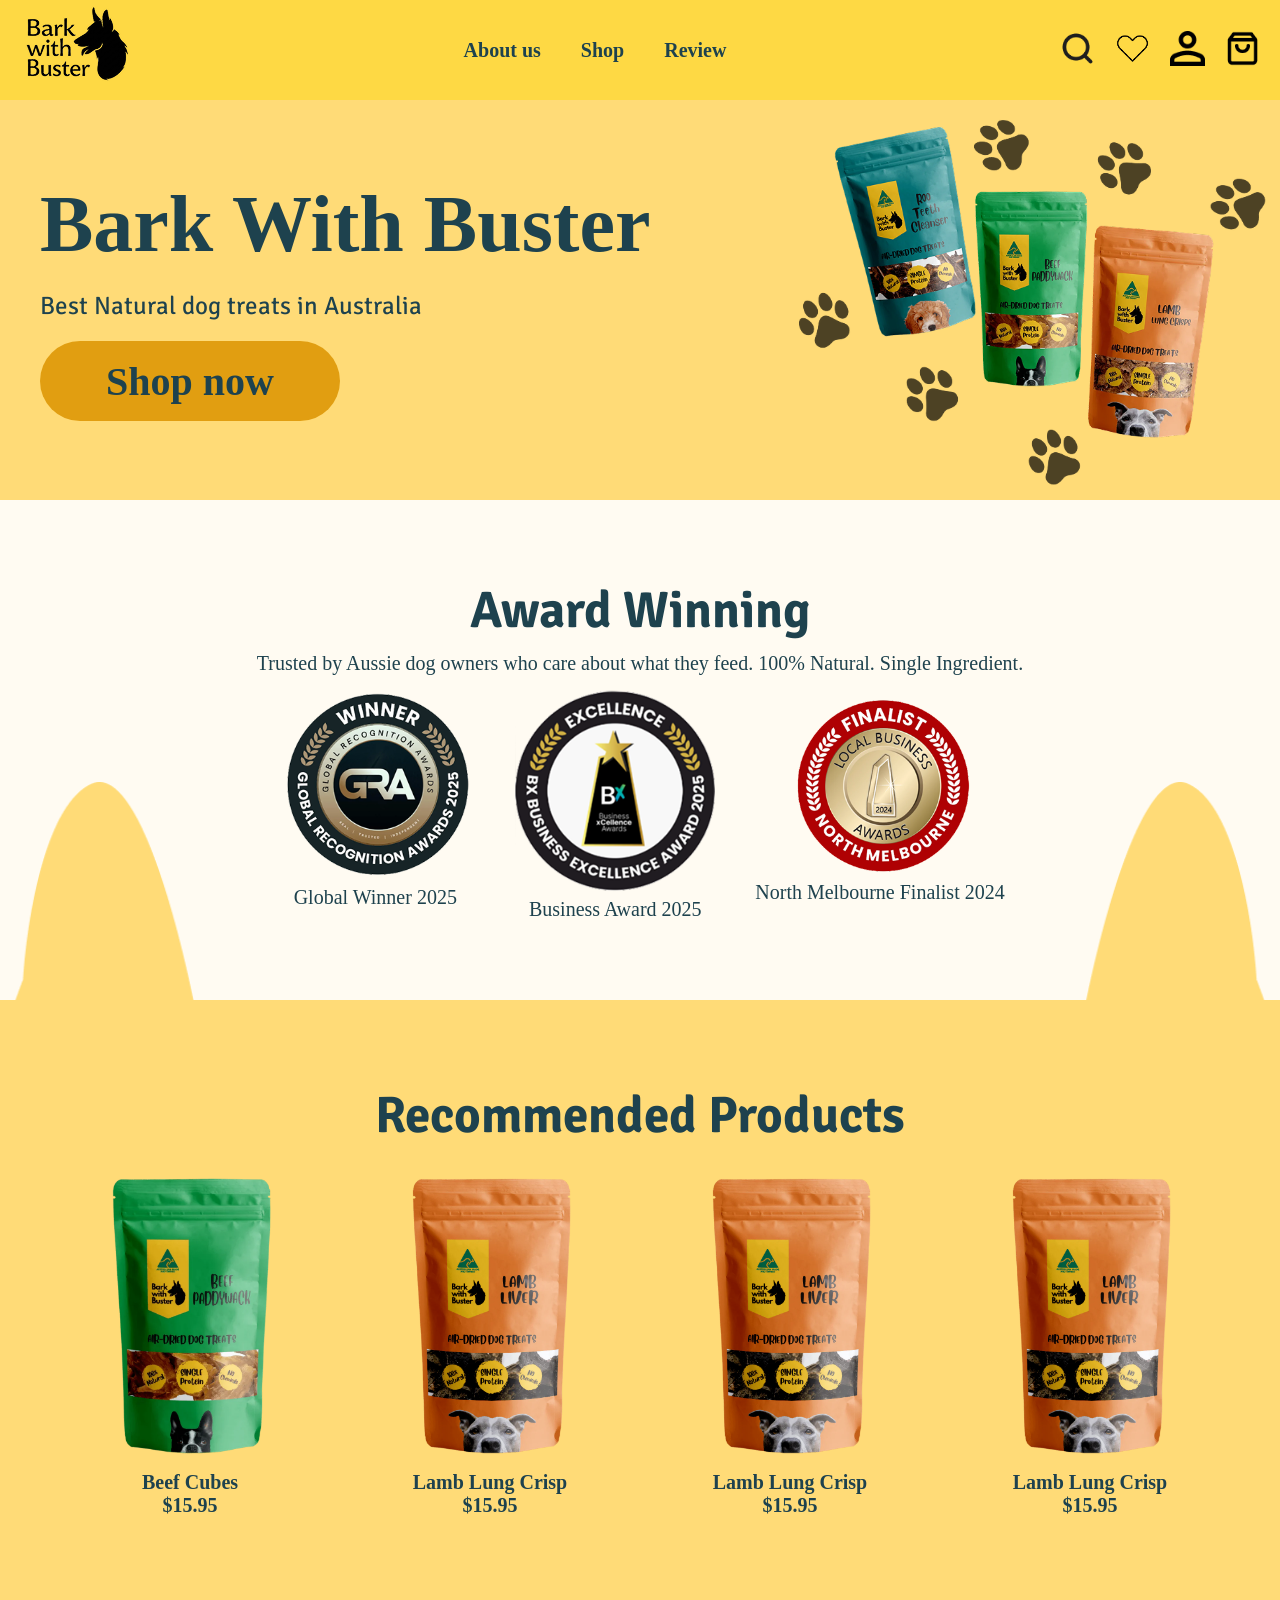
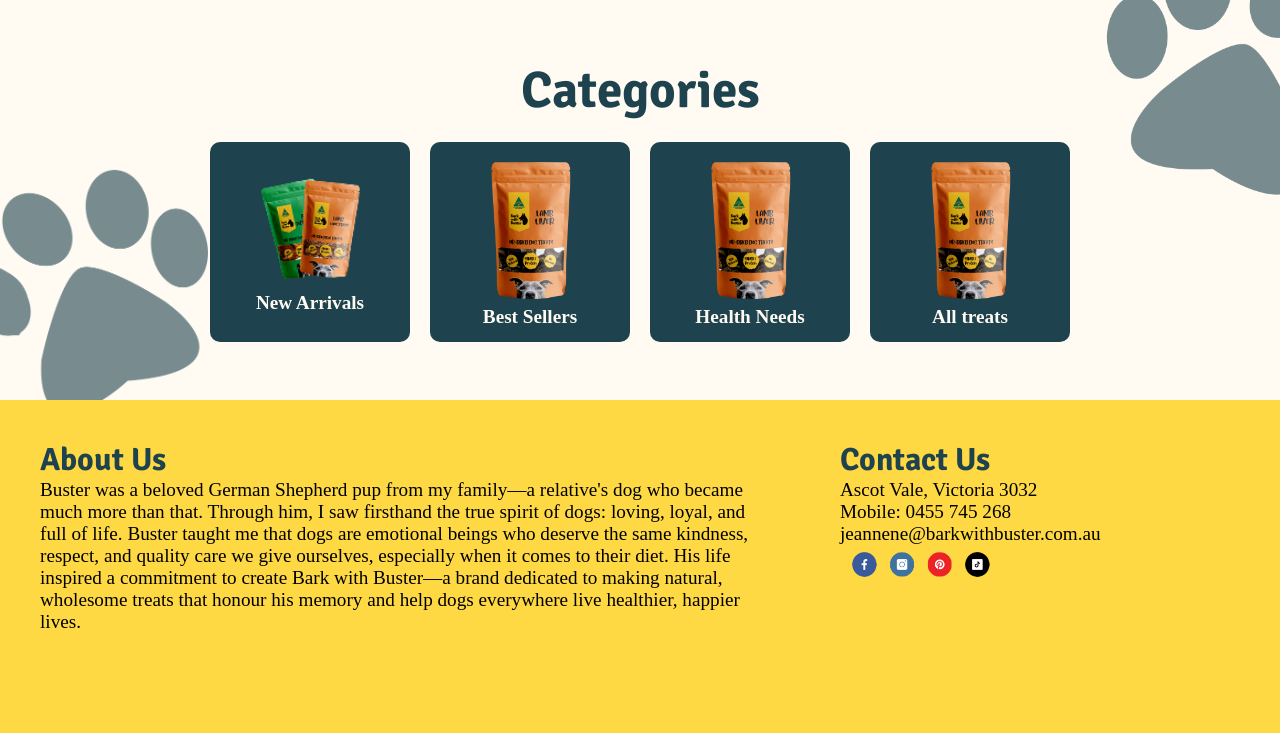
==== pages/index.html @ 9572159e "Designed confirmation page and moved shared styles to global stylesheet" ====
<!DOCTYPE html>
<html>
     <head>   
        <title> Bark With Buster </title>
        <link rel = "stylesheet" href="css/styles.css">
        <link rel = "stylesheet" href="css/home-page.css">
        <meta name="viewport" content="width=device-width, initial-scale=1.0">
    </head>

    <nav>
        <section class="navigation-bar">
        <a href="index.html">
        <div class = "logo">
             <img src= "assets/icons/logo-bark-buster.png" alt = "login"/>
        </div>
        </a>

        <button class ="hamburger" id="hamburger">
            <span></span>
            <span></span>
            <span></span>
        </button>
        <div class= "text">
            <a href="#" class = "link-properties">About us</a> 
            <a href="productList.html" class = "link-properties">Shop</a> 
            <a href="#" class = "link-properties">Review</a> 
        </div>
        <section class = "nav-bar-image">
            <img src= "assets/icons/search.png" alt = "login"/>
            <img src ="assets/icons/heart.png" alt="favorite" />
            <img src= "assets/icons/person.png" alt = "login"/>
            <a href="cart.html">
                <img src= "assets/icons/shopping-bag.png" alt = "login"/>
            </a>
            </section>
        </section>
    </nav>
   
    <body>
        <section class="hero">
        <div class = "hero-text">
            <h1> Bark With Buster</h1>
            <p> Best Natural dog treats in Australia</p>
            <a href="productList.html">
            <button class = "button">
                <p>Shop now</p>
            </button>
            </a>
        </div>
        <div class = "hero-images">
            <img src = "assets/image/Images.png" alt = "dog treats"/>
        </div>
    </section>

    <section class= "awards">  
        <h2> Award Winning </h2>
        <p> Trusted by Aussie dog owners who care about what they feed. 100% Natural. Single Ingredient. </p>
        <div class="image_awards">
            <div class="global_winner">
                 <img src="assets/image/winner_2025.png" alt = "company-2025"/>
                 <p> Global Winner 2025</p>
            </div>
            <div class="business_awards">
                <img src="assets/image/business_winner.png" alt = "global-2025" />
                <p> Business Award 2025</p>
            </div>
            <div class="finalist">
                <img src="assets/image/final_2024.png" alt = "global-2025" />
                <p> North Melbourne Finalist 2024</p>
            </div>
        </div>
    </section>

    <section class="recommended_products">
        <h2> Recommended Products </h2>
        <div class="first_product">
            <a href="#" class="products">
                <img src="assets/image/beef-paddywack.webp" alt="beef_paddywack">
                <p> Beef Cubes </p>
                <p> $15.95 </p>
            </a>
            <a href="productList.html" class="products">
                <img src="assets/image/beef-paddywack.webp" alt="beef_paddywack">
                <p> Beef Cubes </p>
                <p> $15.95 </p>
            </a>
            <a href="#" class="products">
                <img src="assets/image/lamb_liver.webp" alt="lamb-lung-crisp">
                <p>Lamb Lung Crisp</p>
                <p>$15.95</p>
            </a>
            <a href="#" class="products">
                <img src="assets/image/lamb_liver.webp" alt="lamb-lung-crisp">
                <p>Lamb Lung Crisp</p>
                <p>$15.95</p>
            </a>
           <a href="#" class="products">
                <img src="assets/image/lamb_liver.webp" alt="lamb-lung-crisp">
                <p>Lamb Lung Crisp</p>
                <p>$15.95</p>
            </a>
           <a href="#" class="products">
                <img src="assets/image/lamb_liver.webp" alt="lamb-lung-crisp">
                <p>Lamb Lung Crisp</p>
                <p>$15.95</p>
            </a>
        </div>
    </section>

    <section class="categories">
        <h2>Categories</h2>
        <div class = "all_categories">
        <div class = "boxed_products">
            <img src="assets/image/new_arrivals.png" alt="lamb_liver">
            <p>New Arrivals</p>
        </div>
         <div class = "boxed_products">
            <img src="assets/image/lamb_liver.webp" alt="lamb_liver">
            <p>Best Sellers</p>
        </div>
         <div class = "boxed_products">
            <img src="assets/image/lamb_liver.webp" alt="lamb_liver">
            <p>Health Needs</p>
        </div>
         <div class = "boxed_products">
            <img src="assets/image/lamb_liver.webp" alt="lamb_liver">
            <p>All treats</p>
        </div>
        </div>
    </section>

    <footer>
    <section class="footer">
        <div class="about-us">
            <h2>About Us</h2>
            <p>Buster was a beloved German Shepherd pup from my family—a relative's 
                dog who became much more than that. Through him, I saw firsthand the true spirit of 
                dogs: loving, loyal, and full of life. Buster taught me that dogs are emotional 
                beings who deserve the same kindness, respect, and quality care we give ourselves, 
                especially when it comes to their diet. His life inspired a commitment to create 
                Bark with Buster—a brand dedicated to making natural, wholesome treats that honour 
                his memory and help dogs everywhere live healthier, happier lives.</p>
        </div>
        <div class="contact-us">
            <h2> Contact Us </h2>
            <p>Ascot Vale, Victoria 3032 <br>
                Mobile: 0455 745 268<br>
                jeannene@barkwithbuster.com.au</p>
            <img src="assets/image/social-logo.png" alt="social logo">
        </div>
    </section>
    </footer>
    </body>
</html>
---- pages/css/styles.css ----
*{
    margin: 0;
    padding: 0;
    box-sizing: border-box;
}


/* TEXT AND FONTS */
@font-face {
    font-family:'Signika Negative';
    src: url(../assets/fonts/SignikaNegative-VariableFont_wght.ttf) format('truetype');
}

h2{
    font-family:'Signika Negative' ;
    font-size: 3.2rem;
    color:#1E424E;
}

h3{
    font-family: Sinhala Sangam MN;
    font-size: 1.5rem;
}

h3 a{
    text-decoration: none;
    color: black;
}

h4{
    font-family: Sinhala Sangam MN;
    font-size: 1.5rem;
    color:#1E424E;
}

p{
    font-family: Sinhala Sangam MN;
    font-size: 1.2rem;
}

body{
    background-color: #FFFBF2;
}

/*Input Buttons*/
input{
    border: 1px solid #000000;
    font-size: 1rem;
    border-radius: 1rem;
    padding: 0.5rem;
    background-color: transparent;
}

.checkout-button{
    width: 100%;
    padding: 1rem;
    border-radius: 1rem;
    background-color:#286376;
    color: #FFFBF2;
    font-size: 1rem;
    border: none;
}

.summary-rows{
    display: flex;
    flex-direction: row;
    justify-content: space-between;
    align-items: center;
}

/*CSS Navigation*/

.navigation-bar{
    background-color: #FED944;
    height: 100px;
    display: flex;
    justify-content: space-between;
    align-items: center;
    padding: 20px;
}

.logo{
    max-width: 100%;
}


.hamburger{
    display: none;
    flex-direction: column;
    gap: 5px;
    background: none;
    border: none;
    cursor: pointer;
}

.hamburger span{
    width: 25px;
    height: 3px;
    background: black;
    border-radius: 3px;
}

.text{
    text-align: center;
    display: flex;
    gap: 40px;
    flex-wrap: wrap;
}

.nav-bar-image{
    position: relative; /*retains size*/
    max-width: 100%;
    height: auto;
    max-width: 100%;
    display: flex;
    gap: 20px;
}

.nav-bar-image img{
    width: 35px;
    height:35px;
}

.link-properties{
    font-family: Sinhala Sangam MN;
    text-decoration: none; /*removes underline*/
    color: #1E424E;
    font-size: 20px;
    font-weight: bold;
    text-align: center;
}

/* Footer */

.footer{
    display: flex;
    flex-direction: row;
    gap: 5rem;
    padding: 40px;
    padding-bottom: 100px;
    width: 100%;
    background-color: #FED944;
}

.footer h2{
    font-size: 2rem;
}

.about-us{
    max-width: 45rem;
}

.contact-us img{
    object-fit: contain;
    width: 10rem;
    max-width: 100%;
}

@media (max-width: 700px){
    .hamburger{
        display: flex;
        flex-direction: column;
        gap: 5px;
    }

    .text{
        display: none;
    }
}
---- pages/css/home-page.css ----
.hero-text{
    display: flex;
    flex-direction: column;
    gap: 20px;
}

.hero{
    height: 400px;
    width: 100%;
    background-color: #FFDB77;
    justify-content: space-between;
    display: flex;
    align-items: center;
}

.hero-text{
    padding-left: 40px;
}

.hero-text h1{
    font-size: 5rem;
    font-family: skia;
    flex-wrap: wrap;
    color:#1E424E;
}

.hero-text p{
    font-size: 25px;
    font-family: 'Signika Negative';
    color:#1E424E;
} 

.button{
    height: 80px;
    width: 300px;
    background-color: #E19E11;
    border-radius: 40px;
    text-align: center;
    border: none;
}

.button p{
    margin:0;
    font-family: Sinhala Sangam MN;
    color:#1E424E;
    font-weight: bold;
    font-size: 40px;
}

.hero-images img{
    position: relative;
    width: 500px;
    height: auto;
    object-fit: contain;
    max-width: 100%;

}

.hero-images{
    display: flex;
}

.awards{
    height: 500px;
    width: 100%;
    background-color: #FFFBF2;
    display: flex;
    flex-direction: column;
    align-items: center;
    row-gap: 10px;
    justify-content: center;
    background-image: url('../assets/image/ear_l.png'), url('../assets/image/ear_r.png');
    background-position: left bottom -100px, right bottom -100px;
    background-size: 200px auto;
    background-repeat: no-repeat;

}



.awards p{
    font-size: 20px;
    font-family:Sinhala Sangam MN;
    text-align: center;
    color:#1E424E;
}

.image_awards{
   max-width: 100%;
   height: auto;
   display: flex;
   flex-direction: row;
   gap: 40px;
}

.image_awards img{
    width: 200px;
}
.global_winner{
    text-align: center;
}
.business_awards{
    text-align: centers;
}

.finalist{
    text-align: center;
}

.recommended_products{
    display: flex;
    flex-direction: column; 
    align-items: center;
    justify-content: center;
    gap: 20px;
    height: 600px;
    width: 100%;
    background-color: #FFDB77;
    overflow-x: scroll;
}

.recommended_products a{
    text-decoration: none;
}

.first_product{
    display: flex;
}

.products img{
    width: 300px;
    max-width: 100%;
    flex-shrink: 0;
    min-width: 300px;
}


.recommended_products p{
    font-family: Sinhala Sangam MN;
    text-decoration: none;
    color: #1E424E;
    font-size: 20px;
    font-weight: bold;
    text-align: center;
}

.categories{
    display: flex;
    flex-direction: column;
    align-items: center;
    justify-content: center;
    gap: 20px;
    height: 400px;
    background-color: #FFFBF2;
    background-image: url('../assets/image/Paws-1.png'), url('../assets/image/Paws-2.png');
    background-position: left bottom -120px, right top -100px;
    background-size: contain;
    background-repeat: no-repeat;
}

.boxed_products{
    background-color: #1E424E;
    width: 200px;
    height: 200px;
    border-radius: 10px;
    display: flex;
    flex-direction: column;
    align-items: center;
    justify-content: center;
}

.all_categories{
    display: flex;
    flex-direction: row;
    gap: 20px;
}

.boxed_products img{
    width: 150px;
    height: auto;
}
.boxed_products p{
    color: #FFFBF2;
    font-family: Sinhala Sangam MN;
    font-weight: bold;
}




@media (max-width: 700px){
    .hero{
        height: 300px;
        width: 100%;
    }

    .hero h1{
        font-size: 3rem;
    }

    .hero p{
        font-size: 1rem;
    }
    .button{
        width: 200px;
        height: 40px;
    }




}
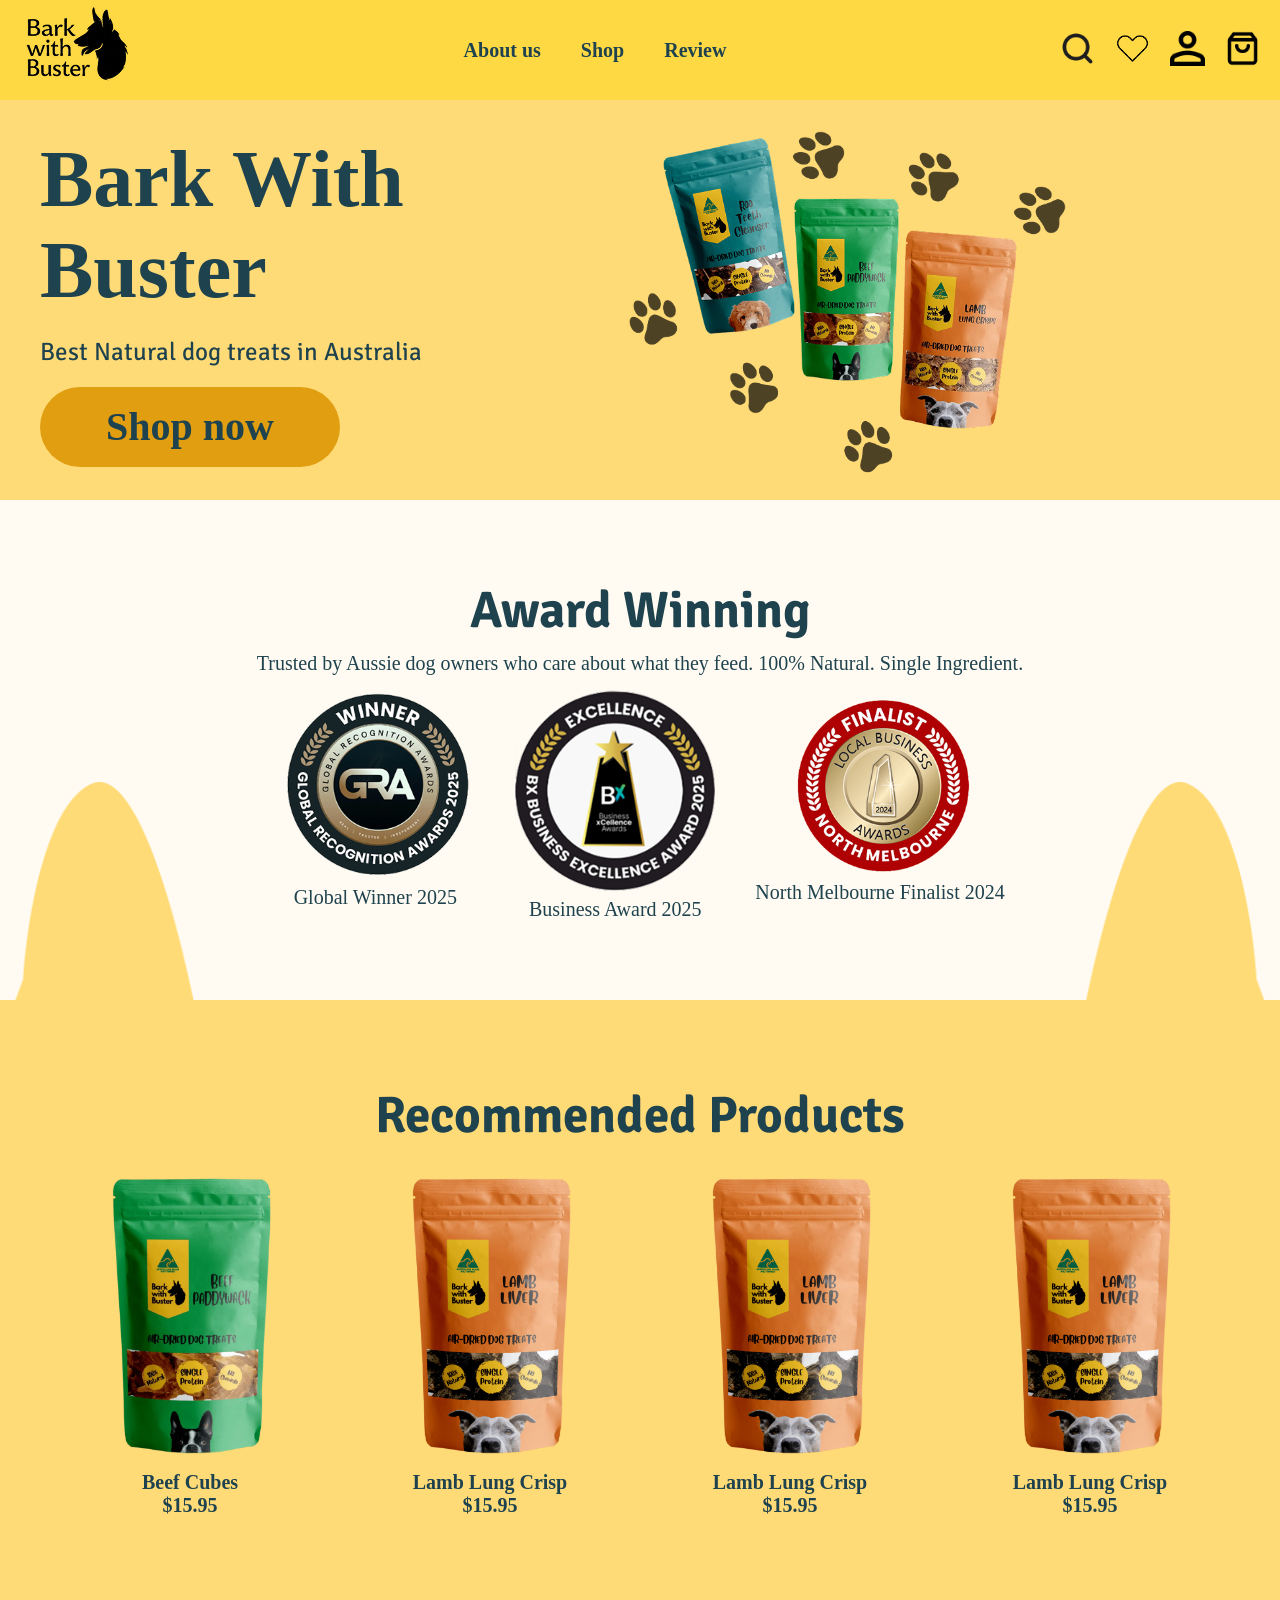
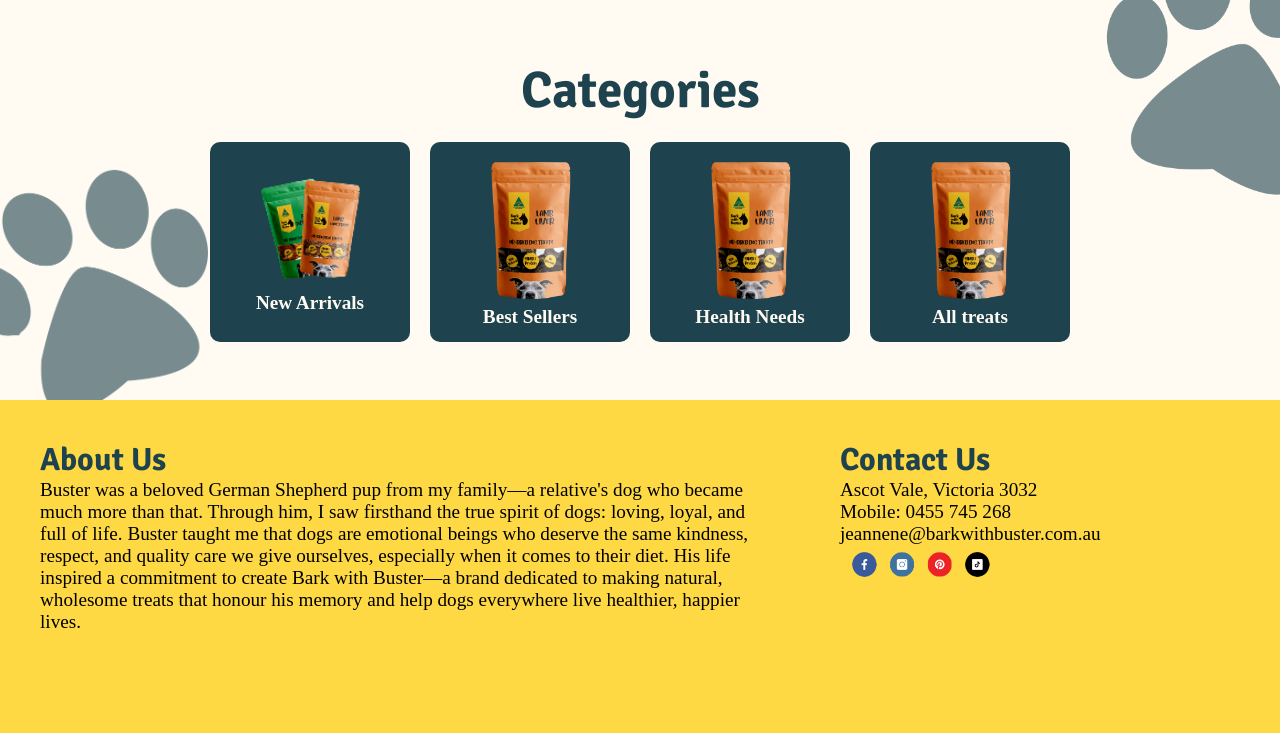
==== commit e14c2034: "Added cart item counter to navbar and price updates based on weight selection" ====
--- a/pages/index.html
+++ b/pages/index.html
@@ -20,6 +20,7 @@
             <span></span>
             <span></span>
         </button>
+
         <div class= "text">
             <a href="#" class = "link-properties">About us</a> 
             <a href="productList.html" class = "link-properties">Shop</a> 
@@ -29,8 +30,9 @@
             <img src= "assets/icons/search.png" alt = "login"/>
             <img src ="assets/icons/heart.png" alt="favorite" />
             <img src= "assets/icons/person.png" alt = "login"/>
-            <a href="cart.html">
+            <a href="cart.html" class="cart-link">
                 <img src= "assets/icons/shopping-bag.png" alt = "login"/>
+                <span class="cart-count">0</span>
             </a>
             </section>
         </section>
@@ -49,6 +51,9 @@
         </div>
         <div class = "hero-images">
             <img src = "assets/image/Images.png" alt = "dog treats"/>
+        </div>
+        <div class="hero-image-mobile">
+            <img src="assets/image/hero-image.png" alt="buster treats"/>
         </div>
     </section>
 
--- a/pages/css/styles.css
+++ b/pages/css/styles.css
@@ -84,6 +84,8 @@
 }
 
 
+
+
 .hamburger{
     display: none;
     flex-direction: column;
@@ -121,6 +123,29 @@
     height:35px;
 }
 
+.cart-link{
+    position: relative;
+}
+
+.cart-count{
+    position: absolute;
+    background-color: red;
+    color: white;
+    border-radius: 50%;
+    width: 1rem;
+    height: 1rem;
+    font-size: 0.9rem;
+    left: 1.5rem;
+    bottom: 1.5rem;
+    display: none;
+}
+
+.cart-count.active{
+    display: flex;
+    justify-content: center;
+    align-items: center;
+}
+
 .link-properties{
     font-family: Sinhala Sangam MN;
     text-decoration: none; /*removes underline*/
@@ -156,15 +181,34 @@
     max-width: 100%;
 }
 
-@media (max-width: 700px){
+@media (max-width: 390px){
+    .logo img{
+    width: 4rem;
+    }
+
     .hamburger{
         display: flex;
+        order: 1;
         flex-direction: column;
         gap: 5px;
     }
 
+    .nav-bar-image{
+        display: none;
+    }
+
     .text{
         display: none;
     }
-}
-
+
+    h2{
+        font-size: 2.2rem;
+    }
+
+    .about-us{
+        display: none;
+    }
+    
+    
+}
+
--- a/pages/css/home-page.css
+++ b/pages/css/home-page.css
@@ -51,11 +51,15 @@
 
 .hero-images img{
     position: relative;
-    width: 500px;
+    width: 70%;
     height: auto;
     object-fit: contain;
     max-width: 100%;
 
+}
+
+.hero-image-mobile img{
+    display: none;
 }
 
 .hero-images{
@@ -75,10 +79,7 @@
     background-position: left bottom -100px, right bottom -100px;
     background-size: 200px auto;
     background-repeat: no-repeat;
-
-}
-
-
+}
 
 .awards p{
     font-size: 20px;
@@ -189,26 +190,57 @@
 
 
 
-
-@media (max-width: 700px){
+/*Mobile Responsiveness*/
+@media (max-width: 390px){
     .hero{
         height: 300px;
         width: 100%;
     }
 
     .hero h1{
-        font-size: 3rem;
+        font-size: 2.5rem;
     }
 
     .hero p{
         font-size: 1rem;
     }
     .button{
-        width: 200px;
-        height: 40px;
-    }
-
-
+        width: 10rem;
+        height: 3rem;
+    }
+
+    .awards{
+        height: 24rem;
+        width: 100%;
+        background-color: #FFFBF2;
+        display: flex;
+        flex-direction: column;
+        align-items: center;
+        row-gap: 10px;
+        justify-content: center;
+        background-image: url('../assets/image/ear_l.png'), url('../assets/image/ear_r.png');
+        background-position: left bottom -100px, right bottom -100px;
+        background-size: 10rem auto;
+        background-repeat: no-repeat;
+    }
+
+
+    .awards img{
+        width: 100%;
+    }
+    
+    .hero-images img{
+        display: none;
+    }
+
+    .hero-image-mobile img{
+        display: flex;
+        width: 100%;
+    }
+
+  .recommended-products{
+        gap: 1rem;
+    }
 
 
 }
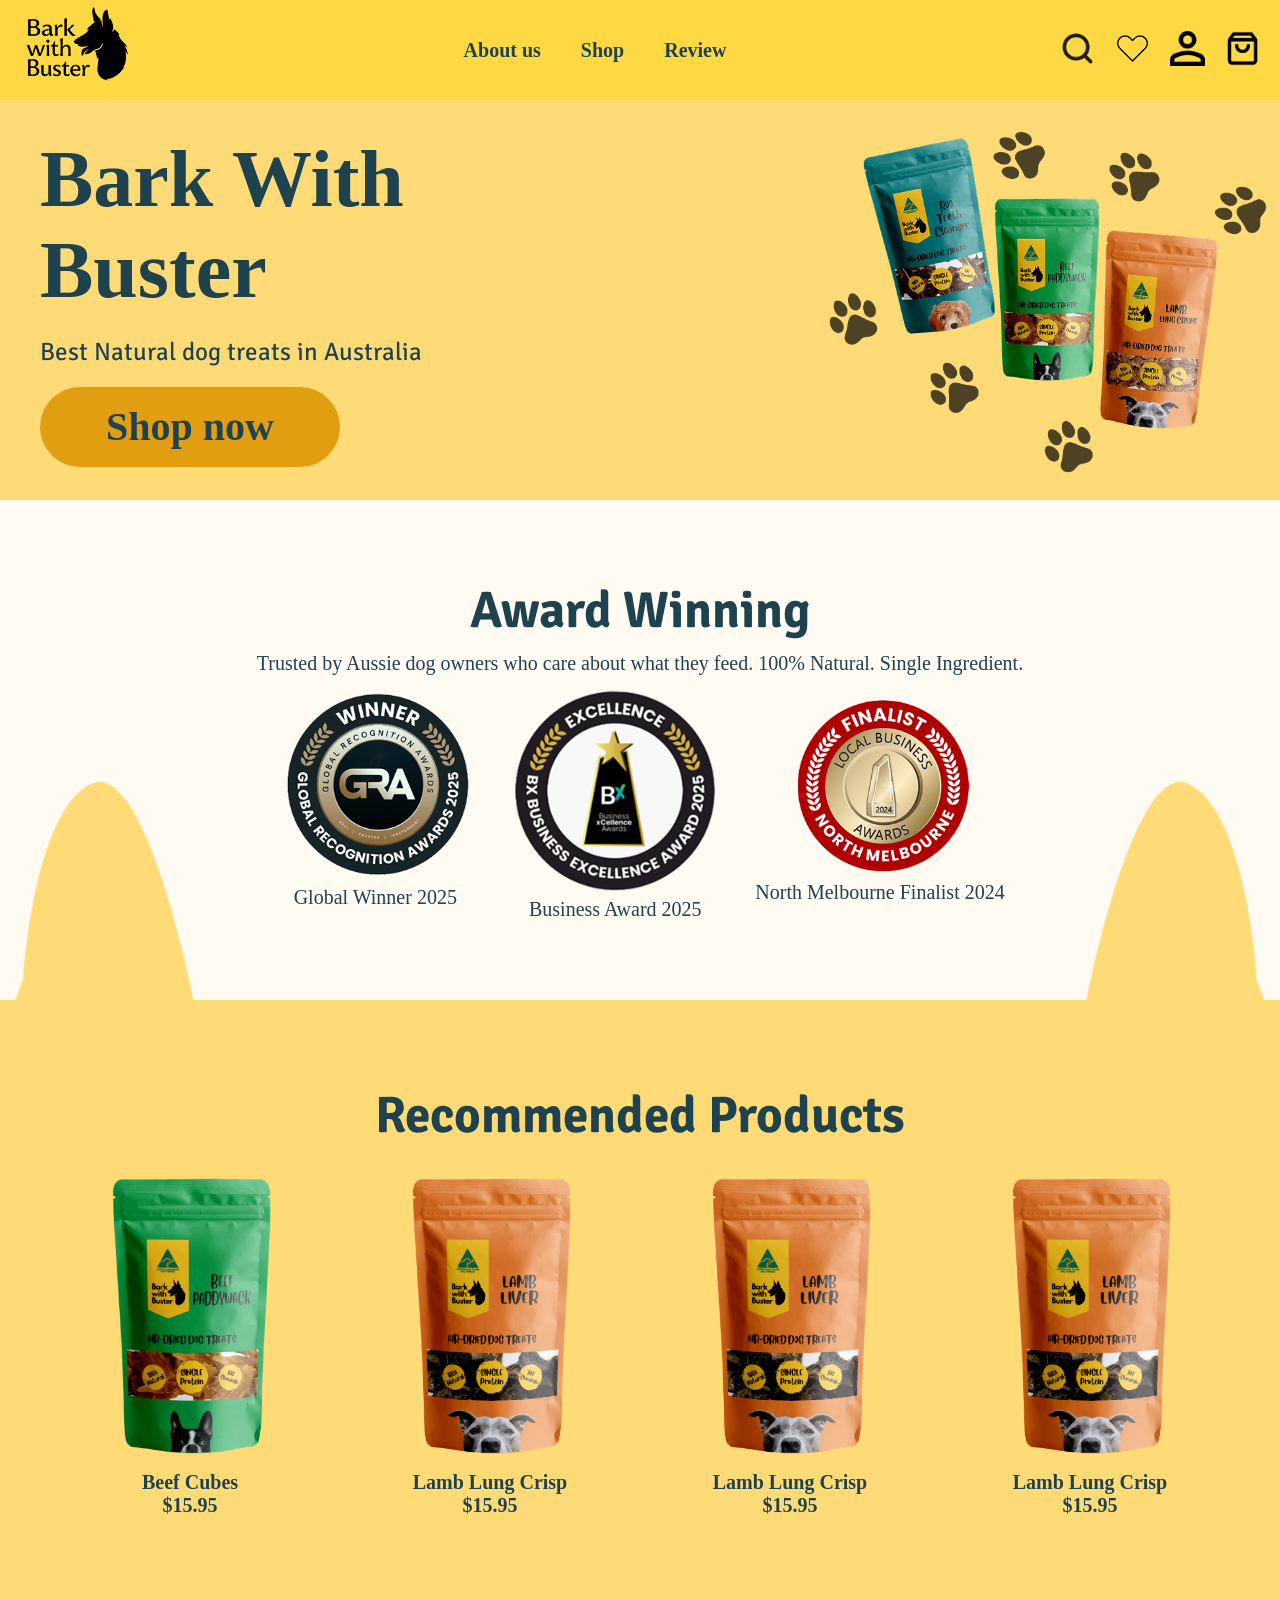
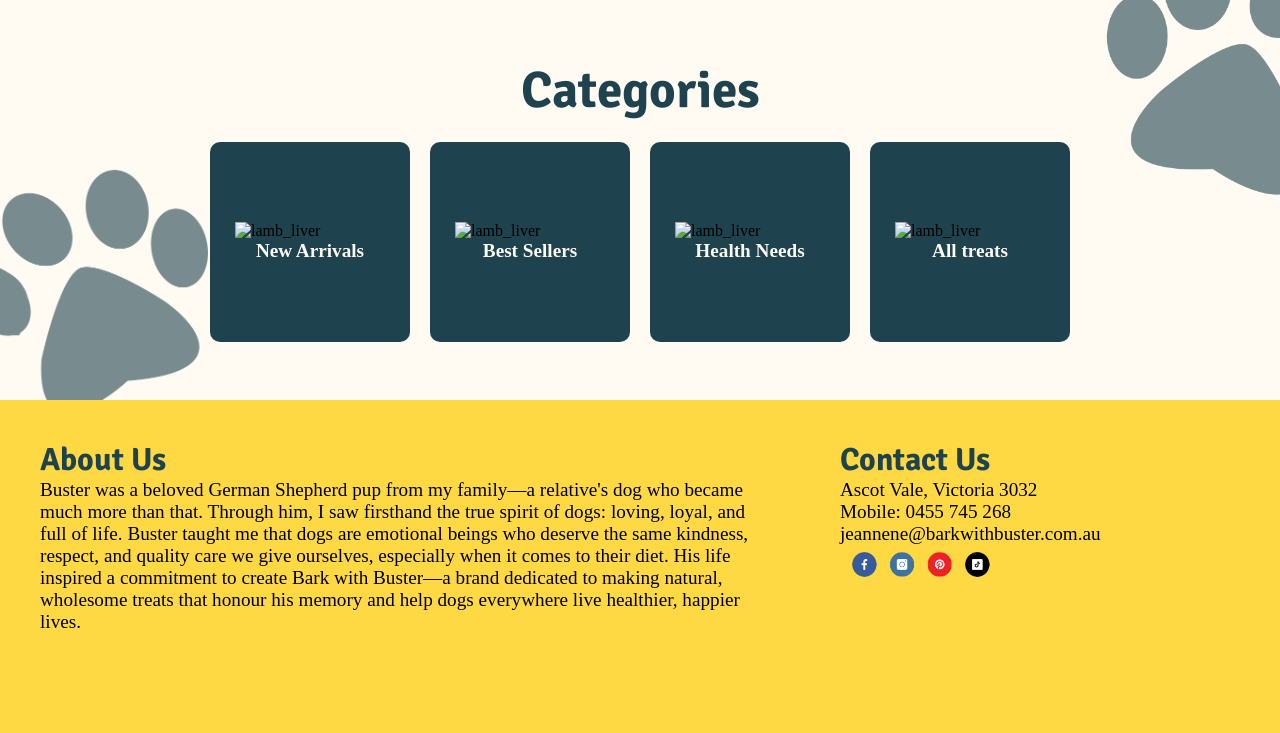
==== commit 8456a962: "Fixed homepage categoires and added mobile hamburger layout" ====
--- a/pages/index.html
+++ b/pages/index.html
@@ -7,7 +7,10 @@
         <meta name="viewport" content="width=device-width, initial-scale=1.0">
     </head>
 
-    <nav>
+  
+   
+    <body>
+        <nav>
         <section class="navigation-bar">
         <a href="index.html">
         <div class = "logo">
@@ -27,8 +30,8 @@
             <a href="#" class = "link-properties">Review</a> 
         </div>
         <section class = "nav-bar-image">
-            <img src= "assets/icons/search.png" alt = "login"/>
-            <img src ="assets/icons/heart.png" alt="favorite" />
+            <img src= "assets/icons/search.png" alt = "login" class="hide-mobile"/>
+            <img src ="assets/icons/heart.png" alt="favorite" class="hide-mobile"/>
             <img src= "assets/icons/person.png" alt = "login"/>
             <a href="cart.html" class="cart-link">
                 <img src= "assets/icons/shopping-bag.png" alt = "login"/>
@@ -36,9 +39,20 @@
             </a>
             </section>
         </section>
+        
     </nav>
-   
-    <body>
+
+        <div class="mobile-menu" id="mobile-menu">
+            <button class="close-menu" id="close-menu">✕</button>
+            <ul>
+                <li><a href="index.html">Shop Now <span>></span></a></li>
+                <li><a href="productList.html">New Arrivals <span>></span></a></li>
+                <li><a href="#">Best Sellers <span>></span></a></li>
+                <li><a href="#">About Us <span>></span></a></li>
+                <li><a href="#">Reviews <span>></span></a></li>
+            </ul>
+        </div>
+
         <section class="hero">
         <div class = "hero-text">
             <h1> Bark With Buster</h1>
@@ -61,15 +75,15 @@
         <h2> Award Winning </h2>
         <p> Trusted by Aussie dog owners who care about what they feed. 100% Natural. Single Ingredient. </p>
         <div class="image_awards">
-            <div class="global_winner">
+            <div class="awards-row">
                  <img src="assets/image/winner_2025.png" alt = "company-2025"/>
                  <p> Global Winner 2025</p>
             </div>
-            <div class="business_awards">
+            <div class="awards-row">
                 <img src="assets/image/business_winner.png" alt = "global-2025" />
                 <p> Business Award 2025</p>
             </div>
-            <div class="finalist">
+            <div class="awards-row">
                 <img src="assets/image/final_2024.png" alt = "global-2025" />
                 <p> North Melbourne Finalist 2024</p>
             </div>
@@ -115,20 +129,20 @@
     <section class="categories">
         <h2>Categories</h2>
         <div class = "all_categories">
-        <div class = "boxed_products">
-            <img src="assets/image/new_arrivals.png" alt="lamb_liver">
+        <div class = "boxed-products">
+            <img src="assets/image/new-arrivals.png" alt="lamb_liver">
             <p>New Arrivals</p>
         </div>
-         <div class = "boxed_products">
-            <img src="assets/image/lamb_liver.webp" alt="lamb_liver">
+         <div class = "boxed-products">
+            <img src="assets/image/best-sellers.png" alt="lamb_liver">
             <p>Best Sellers</p>
         </div>
-         <div class = "boxed_products">
-            <img src="assets/image/lamb_liver.webp" alt="lamb_liver">
+         <div class = "boxed-products">
+            <img src="assets/image/health-needs.png" alt="lamb_liver">
             <p>Health Needs</p>
         </div>
-         <div class = "boxed_products">
-            <img src="assets/image/lamb_liver.webp" alt="lamb_liver">
+         <div class = "boxed-products">
+            <img src="assets/image/all-treats.png" alt="lamb_liver">
             <p>All treats</p>
         </div>
         </div>
@@ -156,4 +170,5 @@
     </section>
     </footer>
     </body>
+    <script src="script/global.js"></script>
 </html>
--- a/pages/css/styles.css
+++ b/pages/css/styles.css
@@ -83,6 +83,9 @@
     max-width: 100%;
 }
 
+.mobile-menu{
+    display: none;
+}
 
 
 
@@ -110,7 +113,7 @@
 }
 
 .nav-bar-image{
-    position: relative; /*retains size*/
+    position: relative; 
     max-width: 100%;
     height: auto;
     max-width: 100%;
@@ -140,6 +143,8 @@
     display: none;
 }
 
+
+
 .cart-count.active{
     display: flex;
     justify-content: center;
@@ -182,19 +187,44 @@
 }
 
 @media (max-width: 390px){
-    .logo img{
-    width: 4rem;
-    }
 
     .hamburger{
+        order: 1;
         display: flex;
-        order: 1;
         flex-direction: column;
         gap: 5px;
     }
 
+    .navigation-bar{
+        justify-content: flex-start;  
+        gap: 1rem;
+    }
+    .navigation-bar a{
+        order: 2;
+    }
+
+    .hide-mobile {
+        display: none;
+    }
+
     .nav-bar-image{
-        display: none;
+        order: 3;
+        margin-left: auto;
+    }
+    .cart-link {
+        position: relative;
+        display: flex;       
+        align-items: center;
+    }
+
+    .cart-link img {
+        width: 35px;         
+        height: 35px;
+        display: block;
+    }
+    
+        .logo img{
+        width: 4rem;
     }
 
     .text{
@@ -205,10 +235,65 @@
         font-size: 2.2rem;
     }
 
+    p{
+        font-size: 1.5rem;
+    }
+
     .about-us{
         display: none;
     }
+
+    .mobile-menu {
+        position: fixed;
+        top: 0;
+        left: 0;
+        width: 75%;
+        height: 100%;
+        background-color: #FFFBF2;
+        z-index: 999;
+        padding: 2rem;
+        transform: translateX(-100%);
+        transition: transform 0.3s ease;
+    }
+
+    .mobile-menu.open {
+        transform: translateX(0);
+    }
+
+    .close-menu {
+        background: none;
+        border: none;
+        font-size: 1.5rem;
+        cursor: pointer;
+        margin-bottom: 2rem;
+        display: block;
+    }
+
+    .mobile-menu ul {
+        list-style: none;
+        padding: 0;
+        margin: 0;
+    }
+
+    .mobile-menu li {
+        border-bottom: 1px solid #ddd;
+    }
+
+    .mobile-menu a {
+        display: flex;
+        justify-content: space-between;
+        align-items: center;
+        padding: 1rem 0;
+        text-decoration: none;
+        color: #111;
+        font-weight: bold;
+        font-size: 2rem;
+        font-family: Sinhala Sangam MN;
+    }
+
+
+
     
-    
-}
-
+        
+}
+
--- a/pages/css/home-page.css
+++ b/pages/css/home-page.css
@@ -54,6 +54,7 @@
     width: 70%;
     height: auto;
     object-fit: contain;
+    margin-left: auto;
     max-width: 100%;
 
 }
@@ -99,14 +100,7 @@
 .image_awards img{
     width: 200px;
 }
-.global_winner{
-    text-align: center;
-}
-.business_awards{
-    text-align: centers;
-}
-
-.finalist{
+.awards-row{
     text-align: center;
 }
 
@@ -161,7 +155,7 @@
     background-repeat: no-repeat;
 }
 
-.boxed_products{
+.boxed-products{
     background-color: #1E424E;
     width: 200px;
     height: 200px;
@@ -178,20 +172,23 @@
     gap: 20px;
 }
 
-.boxed_products img{
+.boxed-products img{
     width: 150px;
     height: auto;
 }
-.boxed_products p{
+.boxed-products p{
     color: #FFFBF2;
     font-family: Sinhala Sangam MN;
     font-weight: bold;
 }
 
 
-
 /*Mobile Responsiveness*/
 @media (max-width: 390px){
+    body{
+        overflow-x: hidden;
+    }
+
     .hero{
         height: 300px;
         width: 100%;
@@ -210,7 +207,7 @@
     }
 
     .awards{
-        height: 24rem;
+        height: auto;
         width: 100%;
         background-color: #FFFBF2;
         display: flex;
@@ -218,15 +215,41 @@
         align-items: center;
         row-gap: 10px;
         justify-content: center;
+        padding: 2rem 1rem;
         background-image: url('../assets/image/ear_l.png'), url('../assets/image/ear_r.png');
         background-position: left bottom -100px, right bottom -100px;
-        background-size: 10rem auto;
+        background-size: 7rem auto;
         background-repeat: no-repeat;
     }
 
+    .awards p{
+        font-size: 1rem;
+    }
+
+    .image_awards{
+        display: grid;
+        grid-template-columns: repeat(2, 1fr);
+        gap: 1rem;
+        width: 100%;
+        padding-top:1rem;
+        padding-bottom: 4rem;
+    }
+
+    .awards-row{
+        display: flex;
+        flex-direction: row;
+        align-items: center;
+        text-align: center;
+    }
 
     .awards img{
-        width: 100%;
+        width: 3rem;
+        height: 3rem;
+        object-fit: contain;
+    }
+
+    .boxed-products p{
+        font-size: 0.5rem;
     }
     
     .hero-images img{
@@ -238,9 +261,29 @@
         width: 100%;
     }
 
-  .recommended-products{
+    .recommended-products{
         gap: 1rem;
     }
 
+    .all_categories {
+        flex-wrap: wrap;    
+        justify-content: center;
+        gap: 10px;
+    }
+
+    .boxed-products {
+        width: 150px;         
+        height: 150px;
+    }
+
+    .boxed-products img {
+        width: 100px;         
+    }
+
+    .categories {
+        height: auto;          
+        padding: 2rem 0;
+    }
+    
 
 }
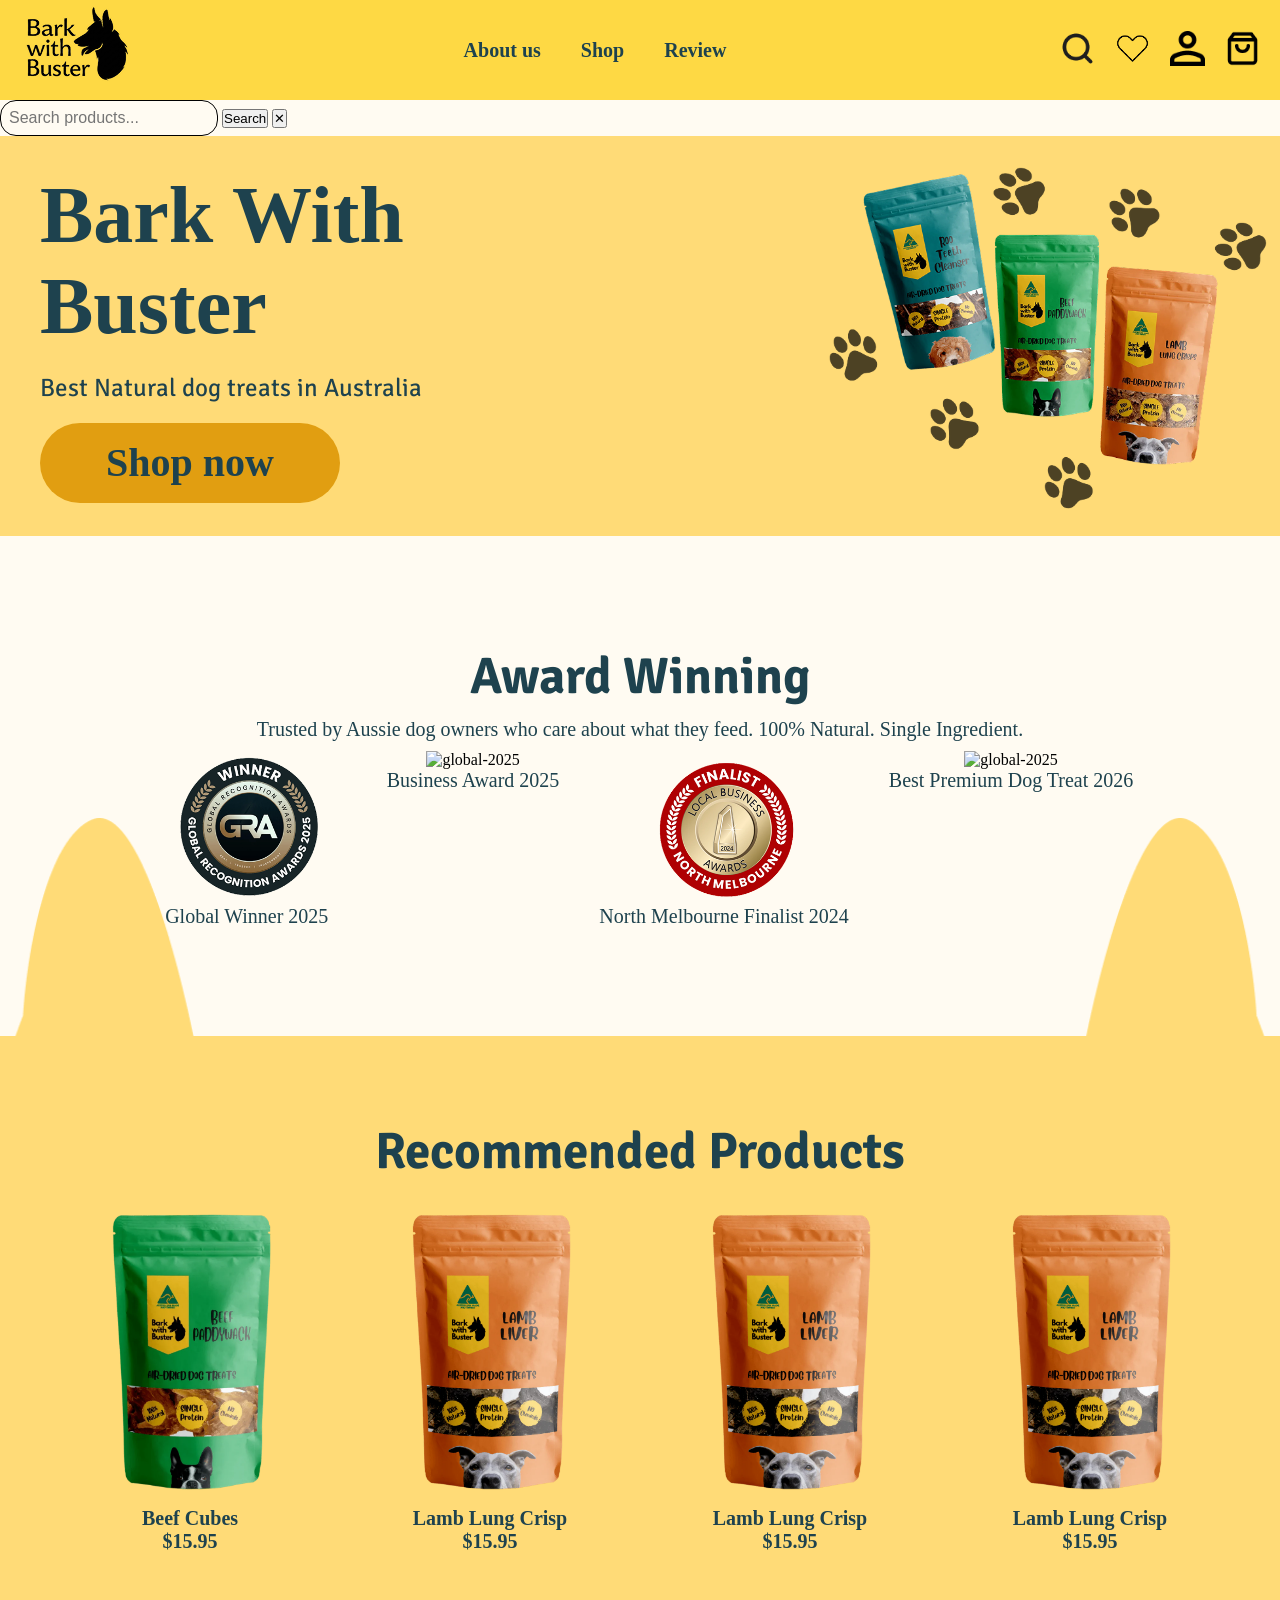
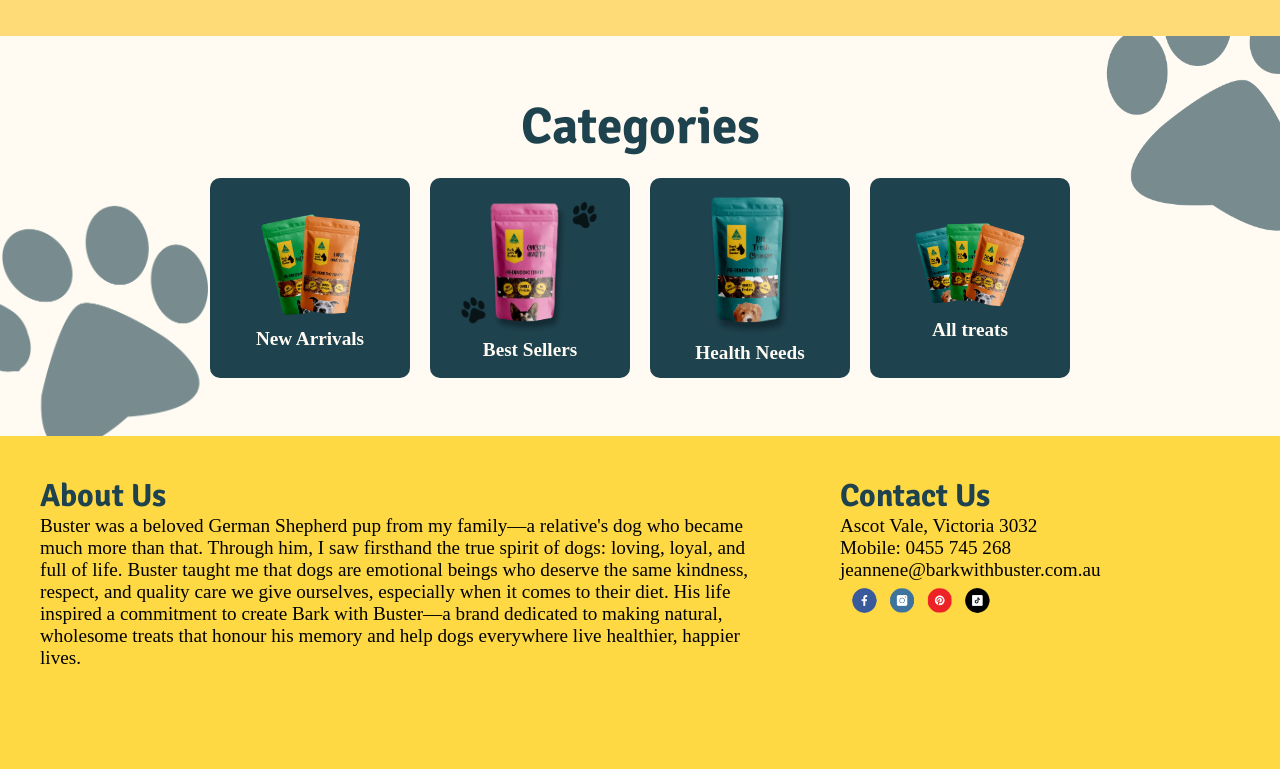
==== commit 1eed28fe: "fixed product identification when adding to cart, fixed hamburger menu in mobile, and added search f" ====
--- a/pages/index.html
+++ b/pages/index.html
@@ -30,7 +30,7 @@
             <a href="#" class = "link-properties">Review</a> 
         </div>
         <section class = "nav-bar-image">
-            <img src= "assets/icons/search.png" alt = "login" class="hide-mobile"/>
+            <img src= "assets/icons/search.png" alt = "login" class="hide-mobile search-icon"/>
             <img src ="assets/icons/heart.png" alt="favorite" class="hide-mobile"/>
             <img src= "assets/icons/person.png" alt = "login"/>
             <a href="cart.html" class="cart-link">
@@ -41,7 +41,6 @@
         </section>
         
     </nav>
-
         <div class="mobile-menu" id="mobile-menu">
             <button class="close-menu" id="close-menu">✕</button>
             <ul>
@@ -53,6 +52,13 @@
             </ul>
         </div>
 
+           <div class="search-overlay" id="search-overlay">
+        <div class="search-box">
+            <input type="text" id="search-input" placeholder="Search products...">
+            <button id="search-submit">Search</button>
+            <button id="search-close">✕</button>
+        </div>
+    </div>
         <section class="hero">
         <div class = "hero-text">
             <h1> Bark With Buster</h1>
@@ -80,12 +86,16 @@
                  <p> Global Winner 2025</p>
             </div>
             <div class="awards-row">
-                <img src="assets/image/business_winner.png" alt = "global-2025" />
+                <img src="assets/image/business-new.png" alt = "global-2025" />
                 <p> Business Award 2025</p>
             </div>
             <div class="awards-row">
                 <img src="assets/image/final_2024.png" alt = "global-2025" />
                 <p> North Melbourne Finalist 2024</p>
+            </div>
+            <div class="awards-row">
+                <img src="assets/image/Best-premium.png" alt = "global-2025" />
+                <p> Best Premium Dog Treat 2026</p>
             </div>
         </div>
     </section>
@@ -142,8 +152,10 @@
             <p>Health Needs</p>
         </div>
          <div class = "boxed-products">
+            <a href="productList.html">
             <img src="assets/image/all-treats.png" alt="lamb_liver">
             <p>All treats</p>
+            </a>
         </div>
         </div>
     </section>
@@ -169,6 +181,7 @@
         </div>
     </section>
     </footer>
+        <script src="script/global.js"></script>
+
     </body>
-    <script src="script/global.js"></script>
 </html>
--- a/pages/css/home-page.css
+++ b/pages/css/home-page.css
@@ -99,6 +99,8 @@
 
 .image_awards img{
     width: 200px;
+    height: 150px;
+    object-fit: contain;  
 }
 .awards-row{
     text-align: center;
@@ -180,6 +182,14 @@
     color: #FFFBF2;
     font-family: Sinhala Sangam MN;
     font-weight: bold;
+}
+
+.boxed-products a {
+    text-decoration: none;
+    color: inherit;
+    display: flex;
+    flex-direction: column;
+    align-items: center;
 }
 
 
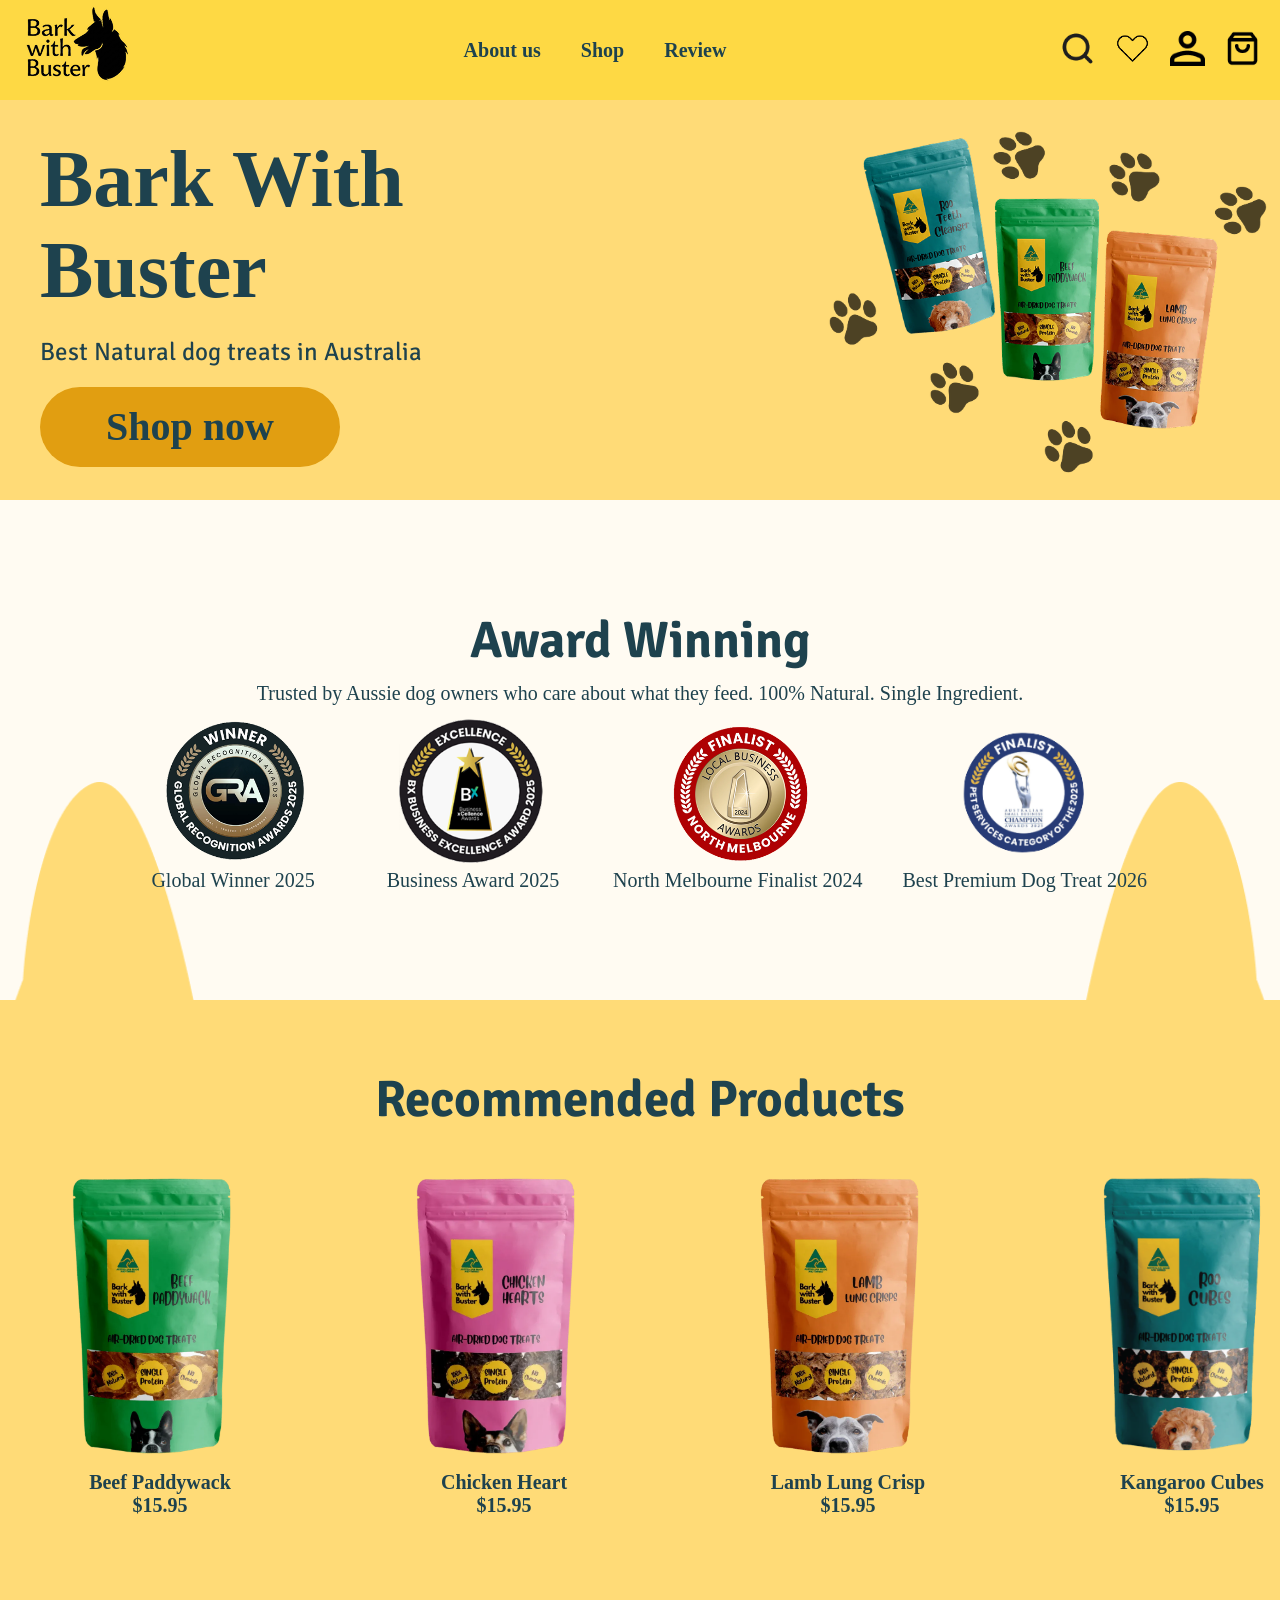
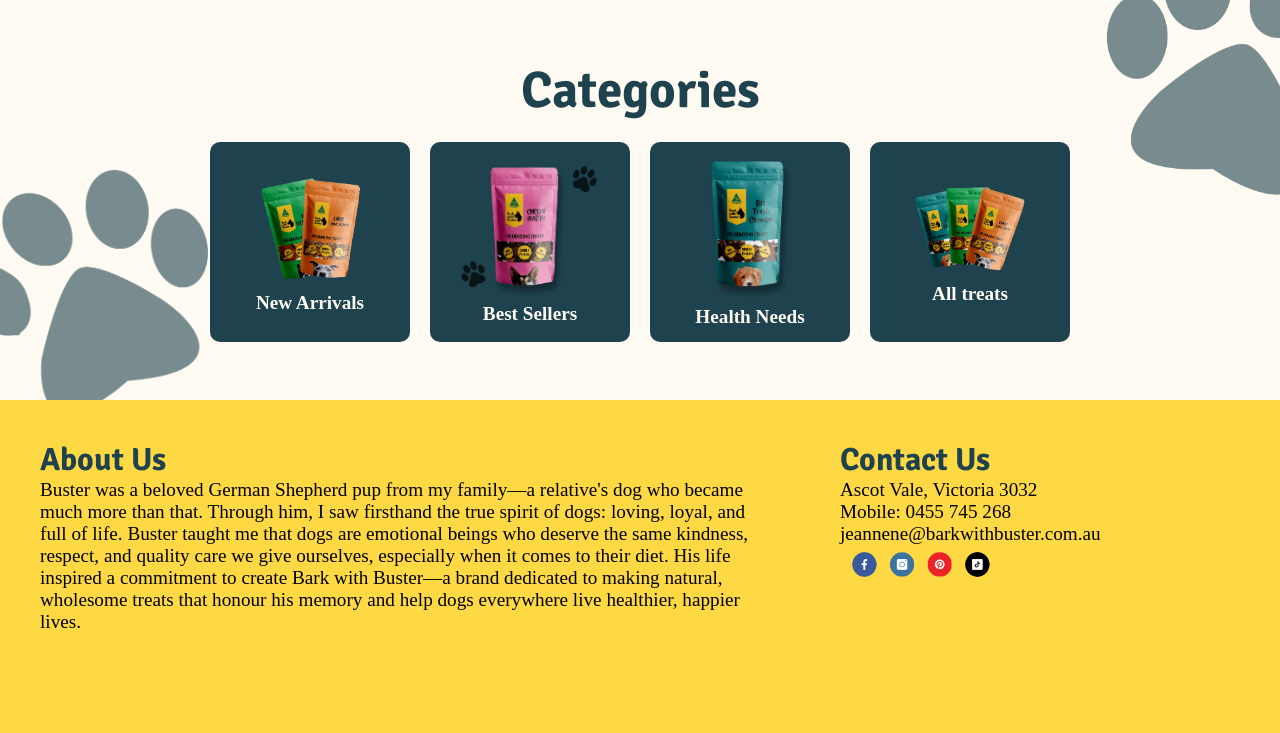
==== commit 5217a650: "fixed filter design in product listing changed name of gloabl css and fixed scrollign in home page" ====
--- a/pages/index.html
+++ b/pages/index.html
@@ -2,7 +2,7 @@
 <html>
      <head>   
         <title> Bark With Buster </title>
-        <link rel = "stylesheet" href="css/styles.css">
+        <link rel = "stylesheet" href="css/global.css">
         <link rel = "stylesheet" href="css/home-page.css">
         <meta name="viewport" content="width=device-width, initial-scale=1.0">
     </head>
@@ -105,32 +105,32 @@
         <div class="first_product">
             <a href="#" class="products">
                 <img src="assets/image/beef-paddywack.webp" alt="beef_paddywack">
-                <p> Beef Cubes </p>
+                <p> Beef Paddywack </p>
                 <p> $15.95 </p>
             </a>
             <a href="productList.html" class="products">
-                <img src="assets/image/beef-paddywack.webp" alt="beef_paddywack">
-                <p> Beef Cubes </p>
+                <img src="assets/image/chicken-heart-dog-treats_940x.webp" alt="beef_paddywack">
+                <p> Chicken Heart </p>
                 <p> $15.95 </p>
             </a>
             <a href="#" class="products">
-                <img src="assets/image/lamb_liver.webp" alt="lamb-lung-crisp">
+                <img src="assets/image/lamb-lung-crisp.webp" alt="lamb-lung-crisp">
                 <p>Lamb Lung Crisp</p>
                 <p>$15.95</p>
             </a>
             <a href="#" class="products">
-                <img src="assets/image/lamb_liver.webp" alt="lamb-lung-crisp">
-                <p>Lamb Lung Crisp</p>
+                <img src="assets/image/kangaroo-cubes.png" alt="lamb-lung-crisp">
+                <p>Kangaroo Cubes </p>
+                <p>$15.95</p>
+            </a>
+           <a href="#" class="products">
+                <img src="assets/image/chicken-neck.webp" alt="lamb-lung-crisp">
+                <p> Chicken Neck</p>
                 <p>$15.95</p>
             </a>
            <a href="#" class="products">
                 <img src="assets/image/lamb_liver.webp" alt="lamb-lung-crisp">
-                <p>Lamb Lung Crisp</p>
-                <p>$15.95</p>
-            </a>
-           <a href="#" class="products">
-                <img src="assets/image/lamb_liver.webp" alt="lamb-lung-crisp">
-                <p>Lamb Lung Crisp</p>
+                <p>Lamb Liver</p>
                 <p>$15.95</p>
             </a>
         </div>
--- a/pages/css/global.css
+++ b/pages/css/global.css
@@ -0,0 +1,367 @@
+*{
+    margin: 0;
+    padding: 0;
+    box-sizing: border-box;
+}
+
+
+/* TEXT AND FONTS */
+@font-face {
+    font-family:'Signika Negative';
+    src: url(../assets/fonts/SignikaNegative-VariableFont_wght.ttf) format('truetype');
+}
+
+h2{
+    font-family:'Signika Negative' ;
+    font-size: 3.2rem;
+    color:#1E424E;
+}
+
+h3{
+    font-family: Sinhala Sangam MN;
+    font-size: 1.5rem;
+}
+
+h3 a{
+    text-decoration: none;
+    color: black;
+}
+
+h4{
+    font-family: Sinhala Sangam MN;
+    font-size: 1.5rem;
+    color:#1E424E;
+}
+
+p{
+    font-family: Sinhala Sangam MN;
+    font-size: 1.2rem;
+}
+
+body{
+    background-color: #FFFBF2;
+}
+
+/*Input Buttons*/
+input{
+    border: 1px solid #000000;
+    font-size: 1rem;
+    border-radius: 1rem;
+    padding: 0.5rem;
+    background-color: transparent;
+}
+
+.checkout-button{
+    width: 100%;
+    padding: 1rem;
+    border-radius: 1rem;
+    background-color:#286376;
+    color: #FFFBF2;
+    font-size: 1rem;
+    border: none;
+}
+
+.summary-rows{
+    display: flex;
+    flex-direction: row;
+    justify-content: space-between;
+    align-items: center;
+}
+
+/*CSS Navigation*/
+.navigation-bar{
+    background-color: #FED944;
+    height: 100px;
+    display: flex;
+    justify-content: space-between;
+    align-items: center;
+    padding: 20px;
+}
+
+.logo{
+    max-width: 100%;
+}
+
+.mobile-menu{
+    display: none;
+}
+
+
+
+.hamburger{
+    display: none;
+    flex-direction: column;
+    gap: 5px;
+    background: none;
+    border: none;
+    cursor: pointer;
+}
+
+.hamburger span{
+    width: 25px;
+    height: 3px;
+    background: black;
+    border-radius: 3px;
+}
+
+.text{
+    text-align: center;
+    display: flex;
+    gap: 40px;
+    flex-wrap: wrap;
+}
+
+.nav-bar-image{
+    position: relative; 
+    max-width: 100%;
+    height: auto;
+    max-width: 100%;
+    display: flex;
+    gap: 20px;
+}
+
+.nav-bar-image img{
+    width: 35px;
+    height:35px;
+}
+
+.cart-link{
+    position: relative;
+}
+
+.cart-count{
+    position: absolute;
+    background-color: red;
+    color: white;
+    border-radius: 50%;
+    width: 1rem;
+    height: 1rem;
+    font-size: 0.9rem;
+    left: 1.5rem;
+    bottom: 1.5rem;
+    display: none;
+}
+
+
+
+.cart-count.active{
+    display: flex;
+    justify-content: center;
+    align-items: center;
+}
+
+.link-properties{
+    font-family: Sinhala Sangam MN;
+    text-decoration: none; 
+    color: #1E424E;
+    font-size: 20px;
+    font-weight: bold;
+    text-align: center;
+}
+
+/* Footer */
+.footer{
+    display: flex;
+    flex-direction: row;
+    gap: 5rem;
+    padding: 40px;
+    padding-bottom: 100px;
+    width: 100%;
+    background-color: #FED944;
+}
+
+.footer h2{
+    font-size: 2rem;
+}
+
+.about-us{
+    max-width: 45rem;
+}
+
+.contact-us img{
+    object-fit: contain;
+    width: 10rem;
+    max-width: 100%;
+}
+
+/* Navigation Path */
+.nav-path {
+    padding: 1rem 2.5rem;
+    font-size: 0.9rem;
+    color: #555;
+}
+
+.nav-path a {
+    text-decoration: none;
+    color: #555;
+    font-family: Sinhala Sangam MN;
+}
+
+.nav-path a:hover {
+    color: #1E424E;
+}
+
+.nav-path span {
+    color: #555;
+    font-family: Sinhala Sangam MN;
+}
+
+.search-overlay {
+    display: none;
+    position: fixed;
+    top: 0;
+    left: 0;
+    width: 100%;
+    height: 100%;
+    background-color: rgba(0,0,0,0.5);
+    z-index: 999;
+    justify-content: center;
+    align-items: center;
+}
+
+.search-overlay.active {
+    display: flex;
+}
+
+.search-box {
+    background-color: #FFFBF2;
+    padding: 2rem;
+    border-radius: 12px;
+    display: flex;
+    gap: 0.5rem;
+    align-items: center;
+    width: 80%;
+    max-width: 500px;
+}
+
+.search-box input {
+    flex: 1;
+    font-size: 1rem;
+    padding: 0.5rem 1rem;
+    border-radius: 20px;
+}
+
+#search-submit {
+    background-color: #1E424E;
+    color: #FFFBF2;
+    border: none;
+    padding: 0.5rem 1rem;
+    border-radius: 20px;
+    cursor: pointer;
+}
+
+#search-close {
+    background: none;
+    border: none;
+    font-size: 1.2rem;
+    cursor: pointer;
+}
+
+@media (max-width: 390px){
+
+    .hamburger{
+        order: 1;
+        display: flex;
+        flex-direction: column;
+        gap: 5px;
+    }
+
+    .navigation-bar{
+        justify-content: flex-start;  
+        gap: 1rem;
+    }
+    .navigation-bar a{
+        order: 2;
+    }
+
+    .hide-mobile {
+        display: none;
+    }
+
+    .nav-bar-image{
+        order: 3;
+        margin-left: auto;
+    }
+    .cart-link {
+        position: relative;
+        display: flex;       
+        align-items: center;
+    }
+
+    .cart-link img {
+        width: 35px;         
+        height: 35px;
+        display: block;
+    }
+    
+        .logo img{
+        width: 4rem;
+    }
+
+    .text{
+        display: none;
+    }
+
+    h2{
+        font-size: 2.2rem;
+    }
+
+    p{
+        font-size: 1.5rem;
+    }
+
+    .about-us{
+        display: none;
+    }
+
+    .mobile-menu {
+        display: block;
+        position: fixed;
+        top: 0;
+        left: 0;
+        width: 75%;
+        height: 100%;
+        background-color: #FFFBF2;
+        z-index: 999;
+        padding: 2rem;
+        transform: translateX(-100%);
+        transition: transform 0.3s ease;
+    }
+
+    .mobile-menu.open {
+        transform: translateX(0);
+    }
+
+    .close-menu {
+        background: none;
+        border: none;
+        font-size: 1.5rem;
+        cursor: pointer;
+        margin-bottom: 2rem;
+        display: block;
+    }
+
+    .mobile-menu ul {
+        list-style: none;
+        padding: 0;
+        margin: 0;
+    }
+
+    .mobile-menu li {
+        border-bottom: 1px solid #ddd;
+    }
+
+    .mobile-menu a {
+        display: flex;
+        justify-content: space-between;
+        align-items: center;
+        padding: 1rem 0;
+        text-decoration: none;
+        color: #111;
+        font-weight: bold;
+        font-size: 2rem;
+        font-family: Sinhala Sangam MN;
+    }
+        
+}
+
--- a/pages/css/home-page.css
+++ b/pages/css/home-page.css
@@ -106,6 +106,10 @@
     text-align: center;
 }
 
+.recommended_products h2 {
+    margin-bottom: 1rem;  
+}
+
 .recommended_products{
     display: flex;
     flex-direction: column; 
@@ -115,15 +119,32 @@
     height: 600px;
     width: 100%;
     background-color: #FFDB77;
-    overflow-x: scroll;
+    overflow-x: visible;
 }
 
 .recommended_products a{
     text-decoration: none;
 }
 
-.first_product{
-    display: flex;
+.first_product {
+    display: flex;
+    flex-direction: row;
+    gap: 1.5rem;
+    overflow-x: auto;  
+    scroll-snap-type: x mandatory;
+    padding-bottom: 1rem;
+    -ms-overflow-style: none;  
+    width: 100%;
+}
+
+.first_product::-webkit-scrollbar {
+    display: none;  
+}
+
+.first_product .products {
+    flex-shrink: 0;  
+    scroll-snap-align: start;
+    width: 20rem;
 }
 
 .products img{
@@ -131,6 +152,7 @@
     max-width: 100%;
     flex-shrink: 0;
     min-width: 300px;
+    object-fit: contain;
 }
 
 
@@ -272,8 +294,23 @@
     }
 
     .recommended-products{
+        gap: 0.5rem;
+        height: auto;
+    }
+
+    .first_product {
         gap: 1rem;
-    }
+        overflow-x: auto;
+        width: 100%;
+        padding: 0 2rem;
+    }
+
+    .first_product .products {
+        width: 20rem;    
+        flex-shrink: 0;
+        scroll-snap-align: center; 
+    }
+
 
     .all_categories {
         flex-wrap: wrap;    
